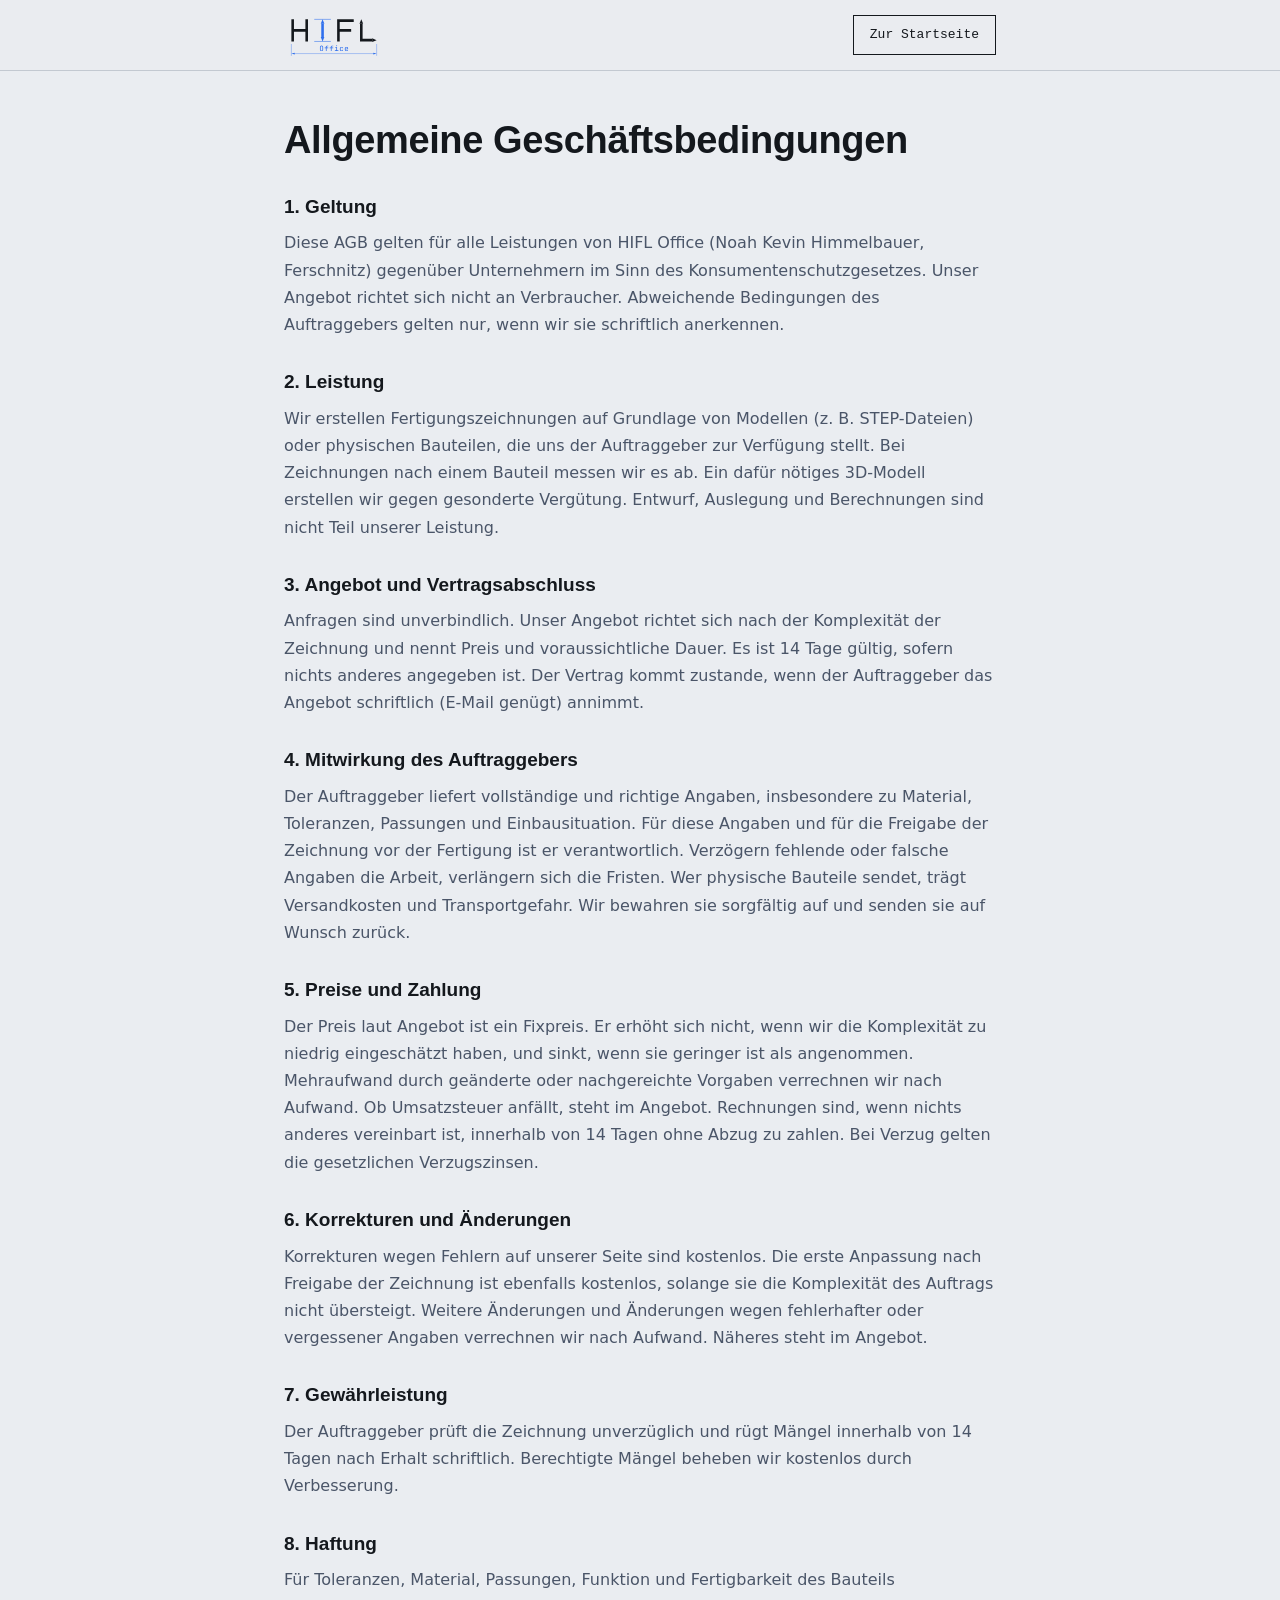
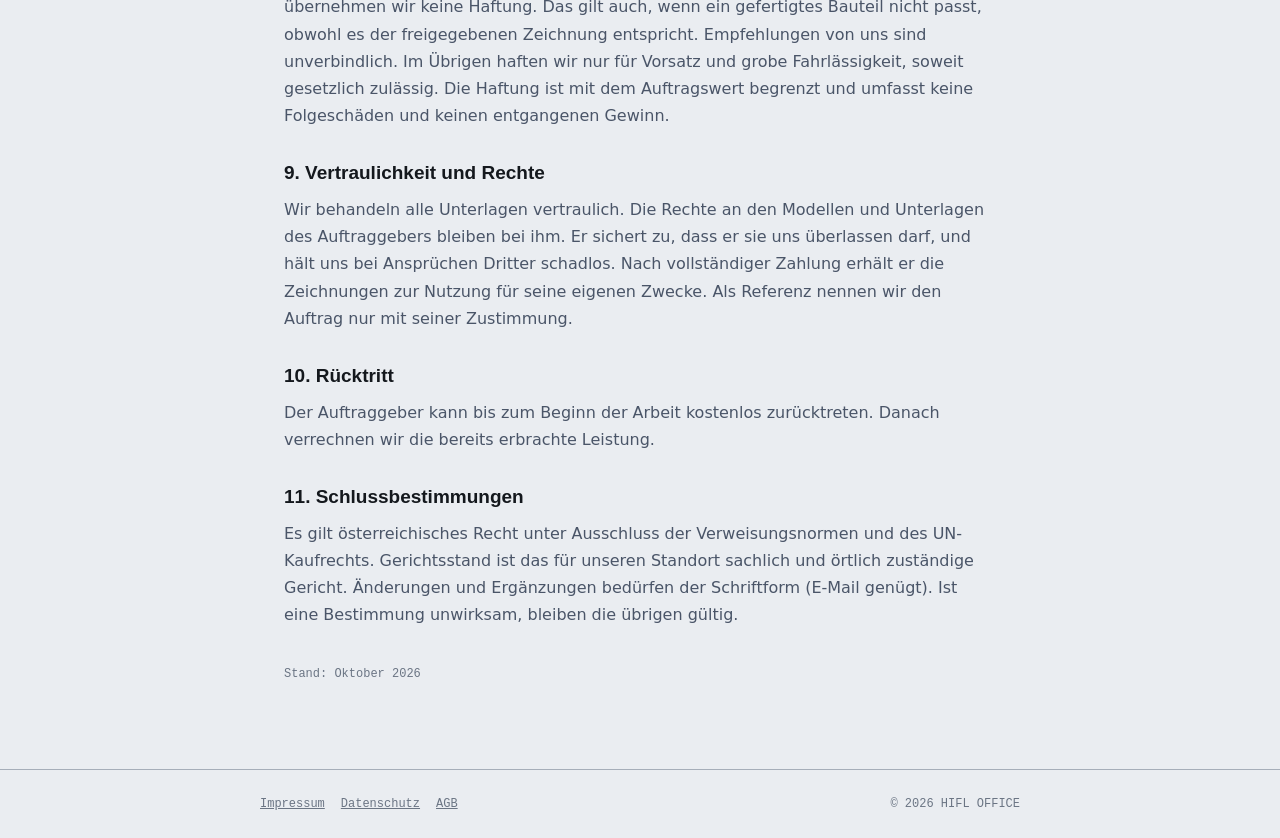
==== agb.html @ c01d9964 "Add files via upload" ====
<!DOCTYPE html>
<html lang="de">
<head>
<meta charset="UTF-8">
<meta name="viewport" content="width=device-width, initial-scale=1.0">
<title>Allgemeine Geschäftsbedingungen – HIFL Office</title>
<meta name="robots" content="index,follow">
<link rel="canonical" href="https://hifl-office.at/agb.html">
<link rel="icon" href="favicon.svg" type="image/svg+xml">
<meta http-equiv="Content-Security-Policy" content="default-src 'self'; img-src 'self' data:; style-src 'self'; font-src 'self'; script-src 'none'; form-action 'none'">
<link rel="stylesheet" href="fonts/fonts.css">
<link rel="stylesheet" href="legal.css">
</head>
<body>
<header><div class="bar"><a href="index.html" aria-label="HIFL Office – zur Startseite"><img src="logo.svg" alt="HIFL Office"></a><a class="back" href="index.html">Zur Startseite</a></div></header>
<main>
<h1>Allgemeine Geschäftsbedingungen</h1>
<h2>1. Geltung</h2>
<p>Diese AGB gelten für alle Leistungen von HIFL Office (Noah Kevin Himmelbauer, Ferschnitz) gegenüber Unternehmern im Sinn des Konsumentenschutzgesetzes. Unser Angebot richtet sich nicht an Verbraucher. Abweichende Bedingungen des Auftraggebers gelten nur, wenn wir sie schriftlich anerkennen.</p>
<h2>2. Leistung</h2>
<p>Wir erstellen Fertigungszeichnungen auf Grundlage von Modellen (z. B. STEP-Dateien) oder physischen Bauteilen, die uns der Auftraggeber zur Verfügung stellt. Bei Zeichnungen nach einem Bauteil messen wir es ab. Ein dafür nötiges 3D-Modell erstellen wir gegen gesonderte Vergütung. Entwurf, Auslegung und Berechnungen sind nicht Teil unserer Leistung.</p>
<h2>3. Angebot und Vertragsabschluss</h2>
<p>Anfragen sind unverbindlich. Unser Angebot richtet sich nach der Komplexität der Zeichnung und nennt Preis und voraussichtliche Dauer. Es ist 14 Tage gültig, sofern nichts anderes angegeben ist. Der Vertrag kommt zustande, wenn der Auftraggeber das Angebot schriftlich (E-Mail genügt) annimmt.</p>
<h2>4. Mitwirkung des Auftraggebers</h2>
<p>Der Auftraggeber liefert vollständige und richtige Angaben, insbesondere zu Material, Toleranzen, Passungen und Einbausituation. Für diese Angaben und für die Freigabe der Zeichnung vor der Fertigung ist er verantwortlich. Verzögern fehlende oder falsche Angaben die Arbeit, verlängern sich die Fristen. Wer physische Bauteile sendet, trägt Versandkosten und Transportgefahr. Wir bewahren sie sorgfältig auf und senden sie auf Wunsch zurück.</p>
<h2>5. Preise und Zahlung</h2>
<p>Der Preis laut Angebot ist ein Fixpreis. Er erhöht sich nicht, wenn wir die Komplexität zu niedrig eingeschätzt haben, und sinkt, wenn sie geringer ist als angenommen. Mehraufwand durch geänderte oder nachgereichte Vorgaben verrechnen wir nach Aufwand. Ob Umsatzsteuer anfällt, steht im Angebot. Rechnungen sind, wenn nichts anderes vereinbart ist, innerhalb von 14 Tagen ohne Abzug zu zahlen. Bei Verzug gelten die gesetzlichen Verzugszinsen.</p>
<h2>6. Korrekturen und Änderungen</h2>
<p>Korrekturen wegen Fehlern auf unserer Seite sind kostenlos. Die erste Anpassung nach Freigabe der Zeichnung ist ebenfalls kostenlos, solange sie die Komplexität des Auftrags nicht übersteigt. Weitere Änderungen und Änderungen wegen fehlerhafter oder vergessener Angaben verrechnen wir nach Aufwand. Näheres steht im Angebot.</p>
<h2>7. Gewährleistung</h2>
<p>Der Auftraggeber prüft die Zeichnung unverzüglich und rügt Mängel innerhalb von 14 Tagen nach Erhalt schriftlich. Berechtigte Mängel beheben wir kostenlos durch Verbesserung.</p>
<h2>8. Haftung</h2>
<p>Für Toleranzen, Material, Passungen, Funktion und Fertigbarkeit des Bauteils übernehmen wir keine Haftung. Das gilt auch, wenn ein gefertigtes Bauteil nicht passt, obwohl es der freigegebenen Zeichnung entspricht. Empfehlungen von uns sind unverbindlich. Im Übrigen haften wir nur für Vorsatz und grobe Fahrlässigkeit, soweit gesetzlich zulässig. Die Haftung ist mit dem Auftragswert begrenzt und umfasst keine Folgeschäden und keinen entgangenen Gewinn.</p>
<h2>9. Vertraulichkeit und Rechte</h2>
<p>Wir behandeln alle Unterlagen vertraulich. Die Rechte an den Modellen und Unterlagen des Auftraggebers bleiben bei ihm. Er sichert zu, dass er sie uns überlassen darf, und hält uns bei Ansprüchen Dritter schadlos. Nach vollständiger Zahlung erhält er die Zeichnungen zur Nutzung für seine eigenen Zwecke. Als Referenz nennen wir den Auftrag nur mit seiner Zustimmung.</p>
<h2>10. Rücktritt</h2>
<p>Der Auftraggeber kann bis zum Beginn der Arbeit kostenlos zurücktreten. Danach verrechnen wir die bereits erbrachte Leistung.</p>
<h2>11. Schlussbestimmungen</h2>
<p>Es gilt österreichisches Recht unter Ausschluss der Verweisungsnormen und des UN-Kaufrechts. Gerichtsstand ist das für unseren Standort sachlich und örtlich zuständige Gericht. Änderungen und Ergänzungen bedürfen der Schriftform (E-Mail genügt). Ist eine Bestimmung unwirksam, bleiben die übrigen gültig.</p>
<p class="stand">Stand: Oktober 2026</p>
</main>
<footer><div><span><a href="impressum.html">Impressum</a><a href="datenschutz.html">Datenschutz</a><a href="agb.html">AGB</a></span><span>© 2026 HIFL OFFICE</span></div></footer>
</body>
</html>
---- fonts/fonts.css ----
@font-face{font-family:'Space Grotesk';font-style:normal;font-weight:600;font-display:swap;src:url(space-grotesk-latin-600-normal.woff2) format('woff2');}
@font-face{font-family:'Inter';font-style:normal;font-weight:400;font-display:swap;src:url(inter-latin-400-normal.woff2) format('woff2');}
@font-face{font-family:'Inter';font-style:normal;font-weight:500;font-display:swap;src:url(inter-latin-500-normal.woff2) format('woff2');}
@font-face{font-family:'JetBrains Mono';font-style:normal;font-weight:400;font-display:swap;src:url(jetbrains-mono-latin-400-normal.woff2) format('woff2');}
@font-face{font-family:'JetBrains Mono';font-style:normal;font-weight:500;font-display:swap;src:url(jetbrains-mono-latin-500-normal.woff2) format('woff2');}
---- legal.css ----
:root{--paper:#EAEDF1;--ink:#14181D;--soft:#4A5568;--faint:#6B7584;--accent:#2F6FED;--line:#C3C9D1;--line-strong:#A6AEB9;}
*{margin:0;padding:0;box-sizing:border-box;}
body{background:var(--paper);color:var(--ink);font:16px/1.7 'Inter',system-ui,sans-serif;-webkit-font-smoothing:antialiased;}
a{color:var(--accent);}
:focus-visible{outline:2px solid var(--accent);outline-offset:2px;}
header{border-bottom:1px solid var(--line);background:rgba(234,237,241,.95);}
.bar{max-width:760px;margin:0 auto;padding:12px 24px;display:flex;justify-content:space-between;align-items:center;gap:16px;}
.bar img{height:46px;width:auto;display:block;}
.bar .back{font-family:'JetBrains Mono',monospace;font-size:13px;color:var(--ink);text-decoration:none;border:1px solid var(--ink);padding:8px 16px;}
.bar .back:hover{background:var(--ink);color:var(--paper);}
main{max-width:760px;margin:0 auto;padding:48px 24px 72px;}
h1{font:600 clamp(28px,4.5vw,38px)/1.15 'Space Grotesk',sans-serif;letter-spacing:-.01em;margin-bottom:28px;}
h2{font:600 19px/1.3 'Space Grotesk',sans-serif;margin:32px 0 10px;}
p,li{color:var(--soft);margin-bottom:12px;}
ul{padding-left:1.2em;}
.stand{font-family:'JetBrains Mono',monospace;font-size:12px;color:var(--faint);margin-top:36px;}
footer{border-top:1px solid var(--line-strong);padding:24px;font-family:'JetBrains Mono',monospace;font-size:12px;color:var(--faint);}
footer div{max-width:760px;margin:0 auto;display:flex;gap:20px;flex-wrap:wrap;justify-content:space-between;}
footer a{color:var(--faint);margin-right:16px;}
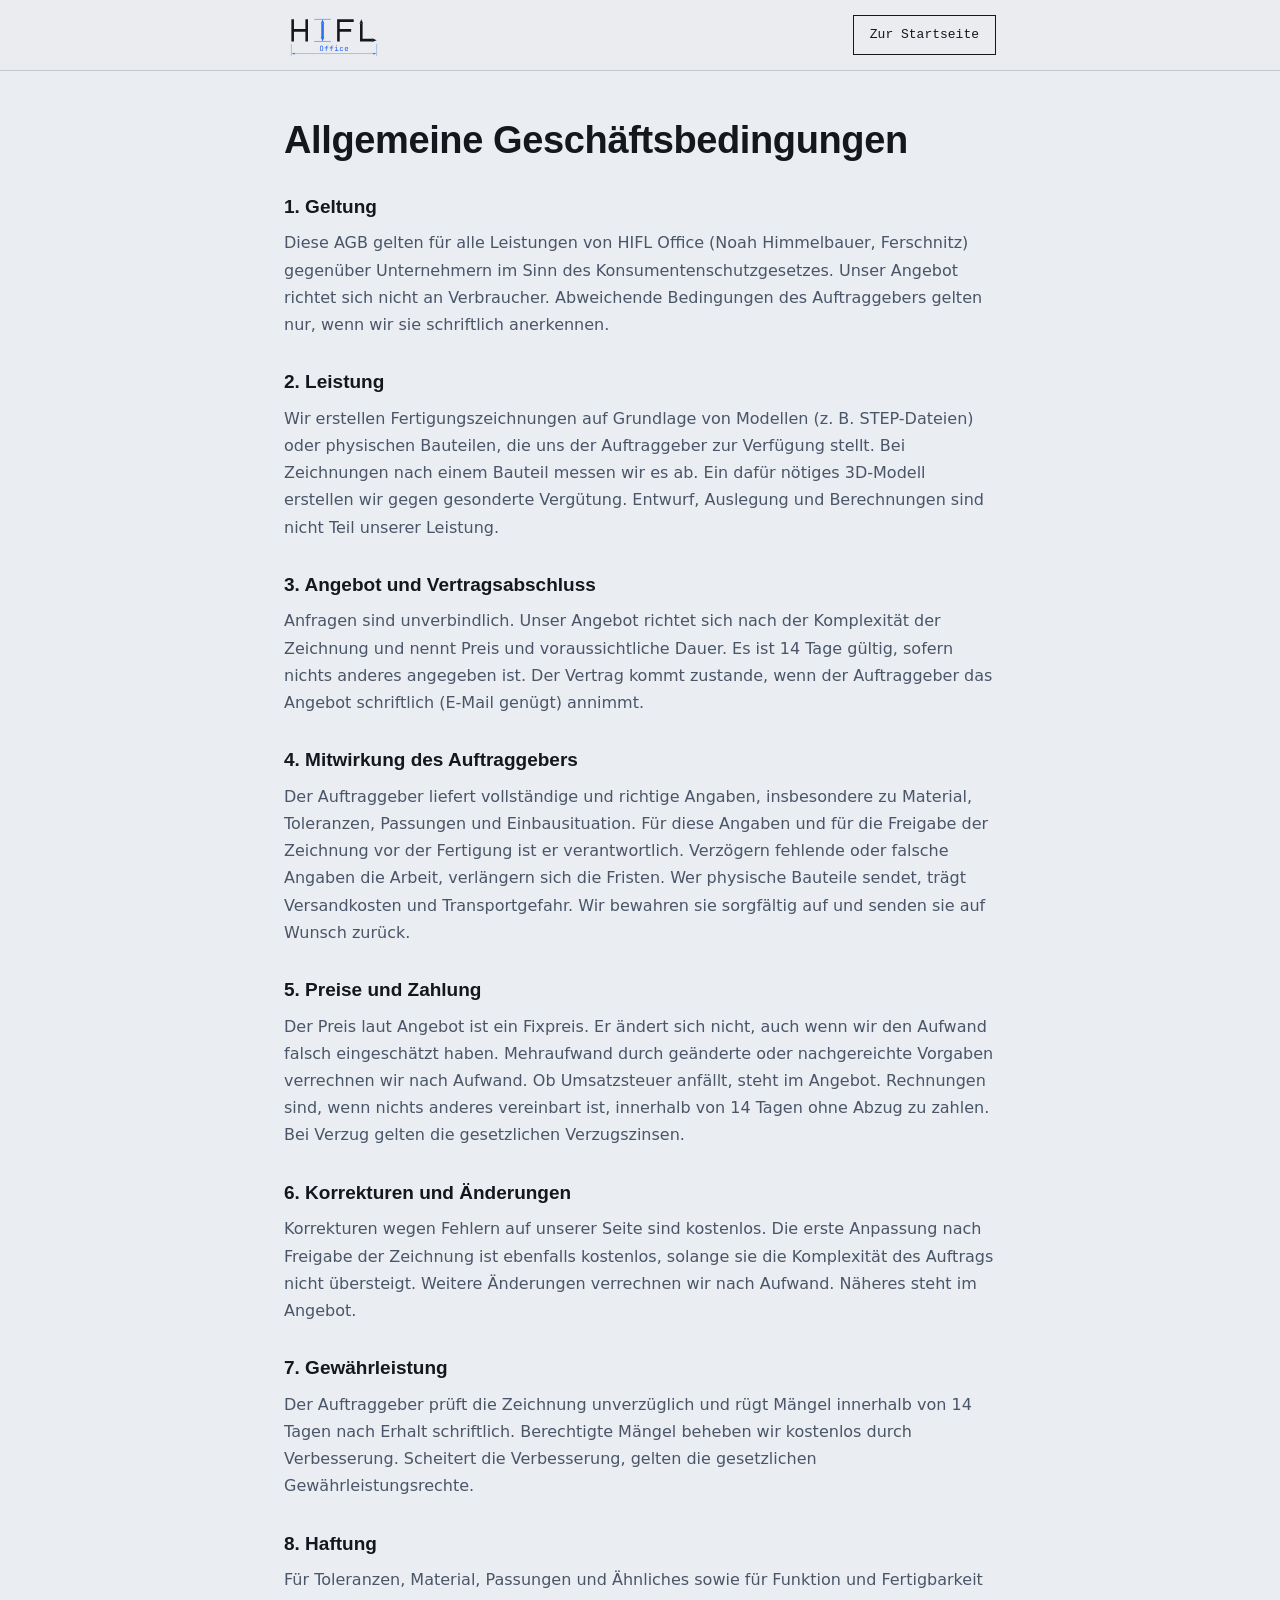
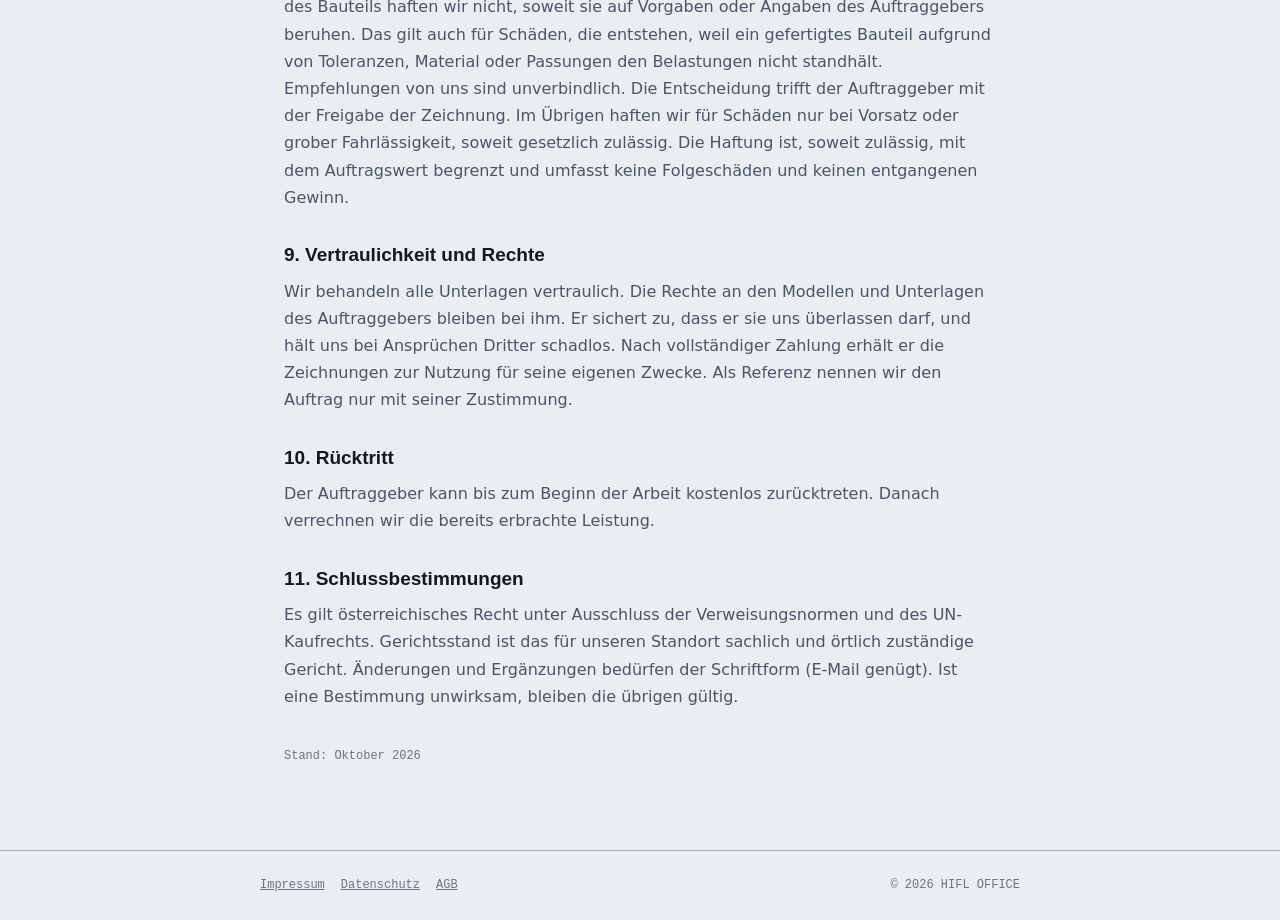
==== commit 1155144f: "Add files via upload" ====
--- a/agb.html
+++ b/agb.html
@@ -16,7 +16,7 @@
 <main>
 <h1>Allgemeine Geschäftsbedingungen</h1>
 <h2>1. Geltung</h2>
-<p>Diese AGB gelten für alle Leistungen von HIFL Office (Noah Kevin Himmelbauer, Ferschnitz) gegenüber Unternehmern im Sinn des Konsumentenschutzgesetzes. Unser Angebot richtet sich nicht an Verbraucher. Abweichende Bedingungen des Auftraggebers gelten nur, wenn wir sie schriftlich anerkennen.</p>
+<p>Diese AGB gelten für alle Leistungen von HIFL Office (Noah Himmelbauer, Ferschnitz) gegenüber Unternehmern im Sinn des Konsumentenschutzgesetzes. Unser Angebot richtet sich nicht an Verbraucher. Abweichende Bedingungen des Auftraggebers gelten nur, wenn wir sie schriftlich anerkennen.</p>
 <h2>2. Leistung</h2>
 <p>Wir erstellen Fertigungszeichnungen auf Grundlage von Modellen (z. B. STEP-Dateien) oder physischen Bauteilen, die uns der Auftraggeber zur Verfügung stellt. Bei Zeichnungen nach einem Bauteil messen wir es ab. Ein dafür nötiges 3D-Modell erstellen wir gegen gesonderte Vergütung. Entwurf, Auslegung und Berechnungen sind nicht Teil unserer Leistung.</p>
 <h2>3. Angebot und Vertragsabschluss</h2>
@@ -24,13 +24,13 @@
 <h2>4. Mitwirkung des Auftraggebers</h2>
 <p>Der Auftraggeber liefert vollständige und richtige Angaben, insbesondere zu Material, Toleranzen, Passungen und Einbausituation. Für diese Angaben und für die Freigabe der Zeichnung vor der Fertigung ist er verantwortlich. Verzögern fehlende oder falsche Angaben die Arbeit, verlängern sich die Fristen. Wer physische Bauteile sendet, trägt Versandkosten und Transportgefahr. Wir bewahren sie sorgfältig auf und senden sie auf Wunsch zurück.</p>
 <h2>5. Preise und Zahlung</h2>
-<p>Der Preis laut Angebot ist ein Fixpreis. Er erhöht sich nicht, wenn wir die Komplexität zu niedrig eingeschätzt haben, und sinkt, wenn sie geringer ist als angenommen. Mehraufwand durch geänderte oder nachgereichte Vorgaben verrechnen wir nach Aufwand. Ob Umsatzsteuer anfällt, steht im Angebot. Rechnungen sind, wenn nichts anderes vereinbart ist, innerhalb von 14 Tagen ohne Abzug zu zahlen. Bei Verzug gelten die gesetzlichen Verzugszinsen.</p>
+<p>Der Preis laut Angebot ist ein Fixpreis. Er ändert sich nicht, auch wenn wir den Aufwand falsch eingeschätzt haben. Mehraufwand durch geänderte oder nachgereichte Vorgaben verrechnen wir nach Aufwand. Ob Umsatzsteuer anfällt, steht im Angebot. Rechnungen sind, wenn nichts anderes vereinbart ist, innerhalb von 14 Tagen ohne Abzug zu zahlen. Bei Verzug gelten die gesetzlichen Verzugszinsen.</p>
 <h2>6. Korrekturen und Änderungen</h2>
-<p>Korrekturen wegen Fehlern auf unserer Seite sind kostenlos. Die erste Anpassung nach Freigabe der Zeichnung ist ebenfalls kostenlos, solange sie die Komplexität des Auftrags nicht übersteigt. Weitere Änderungen und Änderungen wegen fehlerhafter oder vergessener Angaben verrechnen wir nach Aufwand. Näheres steht im Angebot.</p>
+<p>Korrekturen wegen Fehlern auf unserer Seite sind kostenlos. Die erste Anpassung nach Freigabe der Zeichnung ist ebenfalls kostenlos, solange sie die Komplexität des Auftrags nicht übersteigt. Weitere Änderungen verrechnen wir nach Aufwand. Näheres steht im Angebot.</p>
 <h2>7. Gewährleistung</h2>
-<p>Der Auftraggeber prüft die Zeichnung unverzüglich und rügt Mängel innerhalb von 14 Tagen nach Erhalt schriftlich. Berechtigte Mängel beheben wir kostenlos durch Verbesserung.</p>
+<p>Der Auftraggeber prüft die Zeichnung unverzüglich und rügt Mängel innerhalb von 14 Tagen nach Erhalt schriftlich. Berechtigte Mängel beheben wir kostenlos durch Verbesserung. Scheitert die Verbesserung, gelten die gesetzlichen Gewährleistungsrechte.</p>
 <h2>8. Haftung</h2>
-<p>Für Toleranzen, Material, Passungen, Funktion und Fertigbarkeit des Bauteils übernehmen wir keine Haftung. Das gilt auch, wenn ein gefertigtes Bauteil nicht passt, obwohl es der freigegebenen Zeichnung entspricht. Empfehlungen von uns sind unverbindlich. Im Übrigen haften wir nur für Vorsatz und grobe Fahrlässigkeit, soweit gesetzlich zulässig. Die Haftung ist mit dem Auftragswert begrenzt und umfasst keine Folgeschäden und keinen entgangenen Gewinn.</p>
+<p>Für Toleranzen, Material, Passungen und Ähnliches sowie für Funktion und Fertigbarkeit des Bauteils haften wir nicht, soweit sie auf Vorgaben oder Angaben des Auftraggebers beruhen. Das gilt auch für Schäden, die entstehen, weil ein gefertigtes Bauteil aufgrund von Toleranzen, Material oder Passungen den Belastungen nicht standhält. Empfehlungen von uns sind unverbindlich. Die Entscheidung trifft der Auftraggeber mit der Freigabe der Zeichnung. Im Übrigen haften wir für Schäden nur bei Vorsatz oder grober Fahrlässigkeit, soweit gesetzlich zulässig. Die Haftung ist, soweit zulässig, mit dem Auftragswert begrenzt und umfasst keine Folgeschäden und keinen entgangenen Gewinn.</p>
 <h2>9. Vertraulichkeit und Rechte</h2>
 <p>Wir behandeln alle Unterlagen vertraulich. Die Rechte an den Modellen und Unterlagen des Auftraggebers bleiben bei ihm. Er sichert zu, dass er sie uns überlassen darf, und hält uns bei Ansprüchen Dritter schadlos. Nach vollständiger Zahlung erhält er die Zeichnungen zur Nutzung für seine eigenen Zwecke. Als Referenz nennen wir den Auftrag nur mit seiner Zustimmung.</p>
 <h2>10. Rücktritt</h2>
